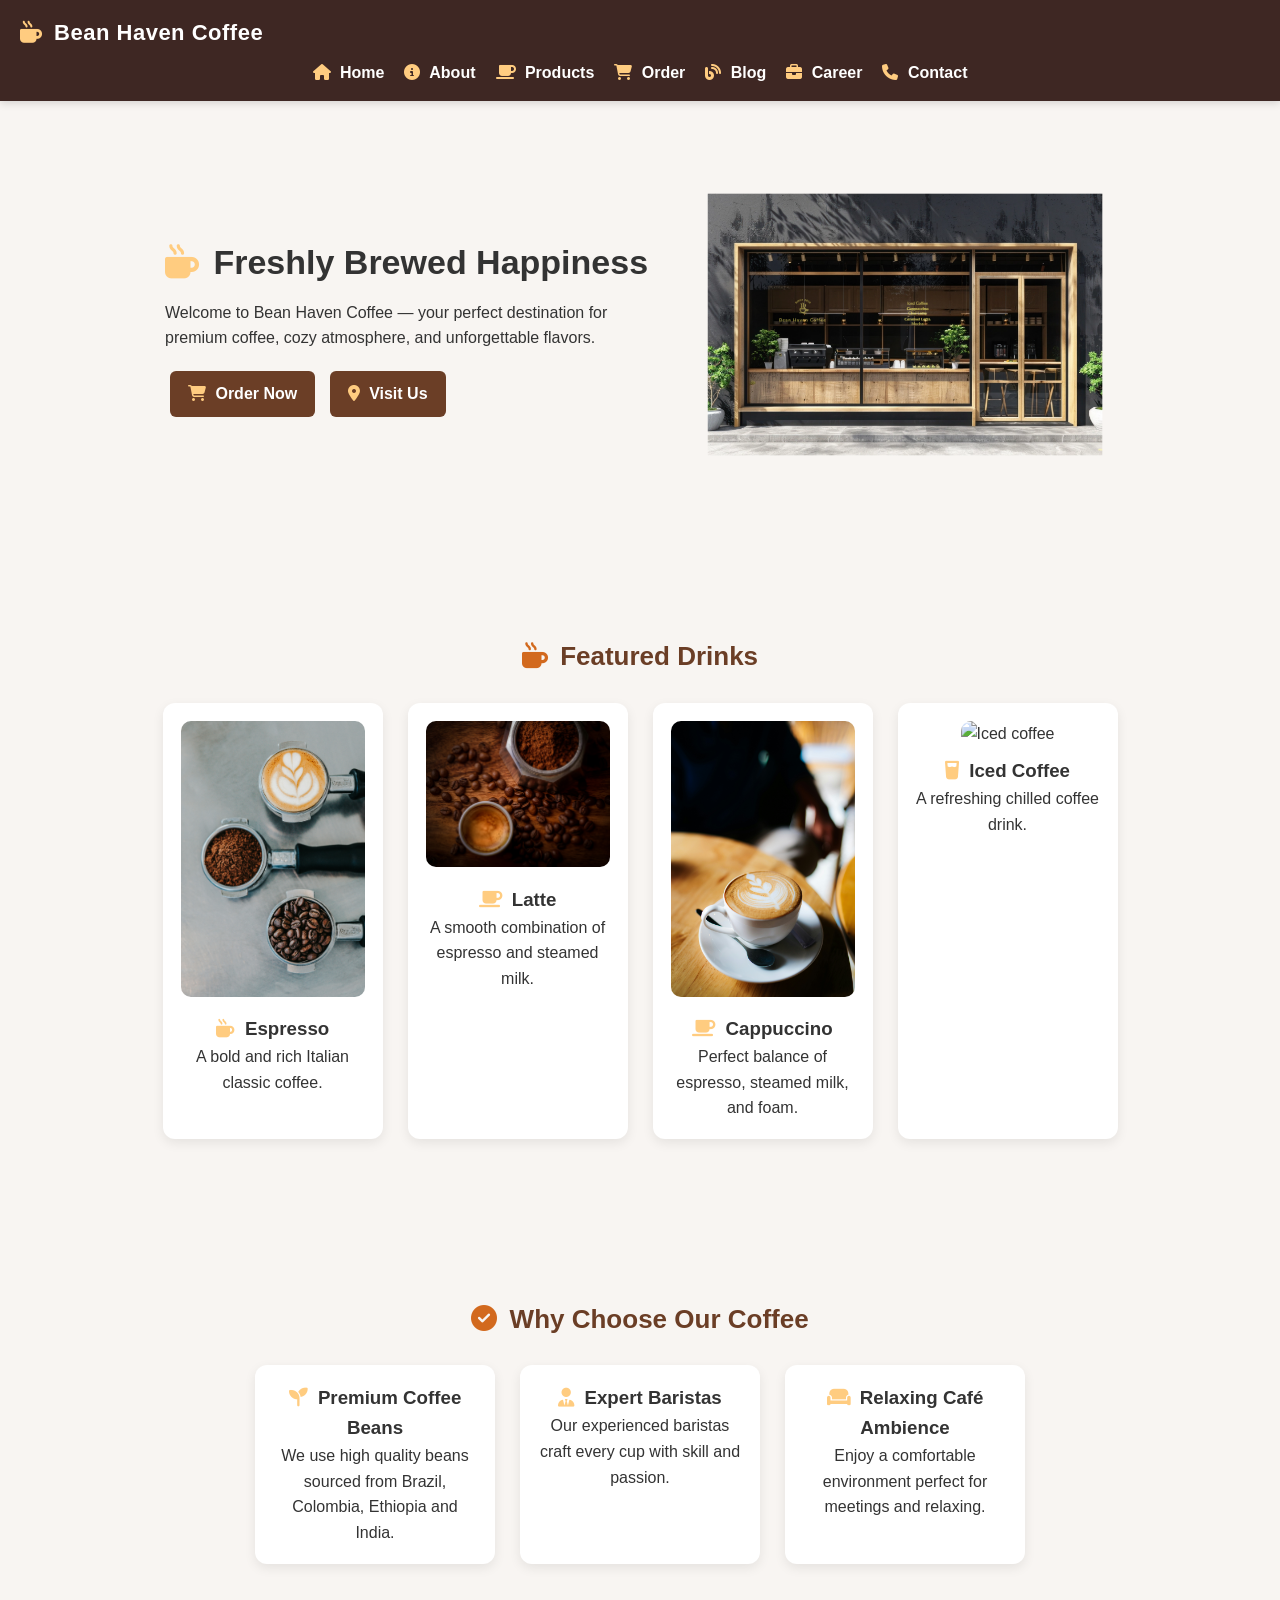
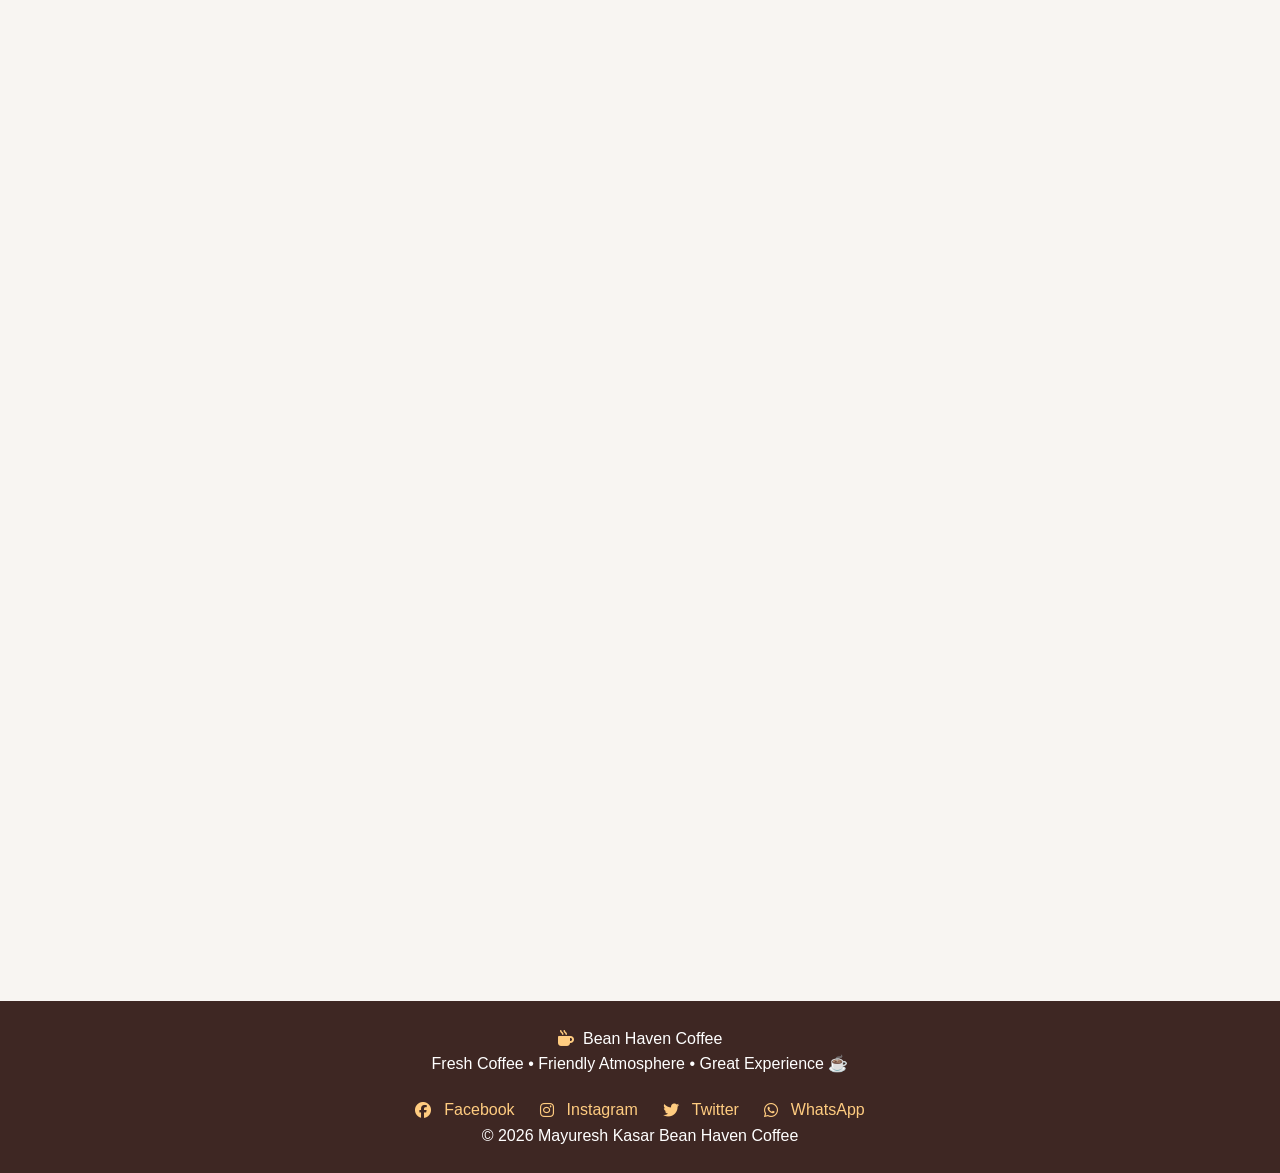
==== index.html @ d5871850 "Initial commit: Bean Haven Coffee website" ====
<!DOCTYPE html>

<html lang="en">

<head>


    <meta charset="UTF-8">

    <meta name="viewport" content="width=device-width, initial-scale=1.0">

    <title>Bean Haven Coffee | Freshly Brewed Happiness</title>

    <!-- Favicon -->
    <link rel="icon" href="image/logo.png">

    <!-- Font Awesome -->
    <link rel="stylesheet" href="https://cdnjs.cloudflare.com/ajax/libs/font-awesome/6.5.0/css/all.min.css">

    <!-- CSS -->
    <link rel="stylesheet" href="css/home.css">

</head>

<body>


    <!-- NAVBAR -->

    <header class="header">

        <div class="logo">

            <h1>
                <i class="fa-solid fa-mug-hot"></i>
                Bean Haven Coffee
            </h1>

        </div>

        <nav class="navbar">

            <ul class="nav-menu">

                <li>
                    <a class="nav-link" href="home.html">
                        <i class="fa-solid fa-house"></i> Home
                    </a>
                </li>

                <li>
                    <a class="nav-link" href="about.html">
                        <i class="fa-solid fa-circle-info"></i> About
                    </a>
                </li>

                <li>
                    <a class="nav-link" href="products.html">
                        <i class="fa-solid fa-mug-saucer"></i> Products
                    </a>
                </li>

                <li>
                    <a class="nav-link" href="order.html">
                        <i class="fa-solid fa-cart-shopping"></i> Order
                    </a>
                </li>

                <li>
                    <a class="nav-link" href="blog.html">
                        <i class="fa-solid fa-blog"></i> Blog
                    </a>
                </li>

                <li>
                    <a class="nav-link" href="career.html">
                        <i class="fa-solid fa-briefcase"></i> Career
                    </a>
                </li>

                <li>
                    <a class="nav-link" href="contact.html">
                        <i class="fa-solid fa-phone"></i> Contact
                    </a>
                </li>

            </ul>

        </nav>

    </header>

    <!-- HERO SECTION -->

    <section class="hero">

        <div class="container">

            <div class="hero-content">

                <h2>
                    <i class="fa-solid fa-mug-hot"></i>
                    Freshly Brewed Happiness
                </h2>

                <p>

                    Welcome to Bean Haven Coffee — your perfect
                    destination for premium coffee, cozy atmosphere,
                    and unforgettable flavors.

                </p>

                <div class="hero-buttons">

                    <a href="order.html" class="btn-order">

                        <i class="fa-solid fa-cart-shopping"></i>
                        Order Now

                    </a>

                    <a href="contact.html" class="btn-visit">

                        <i class="fa-solid fa-location-dot"></i>
                        Visit Us

                    </a>

                </div>

            </div>

            <div class="hero-image">

                <img src="image/BackGround.png" alt="Coffee background" loading="lazy">

            </div>

        </div>

    </section>

    <!-- FEATURED DRINKS -->

    <section class="featured-drinks">

        <div class="container">

            <h2 class="section-title">
                <i class="fa-solid fa-mug-hot"></i>
                Featured Drinks
            </h2>
            <div class="drink-container">

                <div class="drink-card">

                    <img src="image/Espresso.jfif" alt="Espresso coffee" loading="lazy">

                    <h3>
                        <i class="fa-solid fa-mug-hot"></i>
                        Espresso
                    </h3>

                    <p>
                        A bold and rich Italian classic coffee.
                    </p>

                </div>

                <div class="drink-card">

                    <img src="image/Latte.jfif" alt="Latte coffee" loading="lazy">

                    <h3>
                        <i class="fa-solid fa-mug-saucer"></i>
                        Latte
                    </h3>

                    <p>
                        A smooth combination of espresso
                        and steamed milk.
                    </p>

                </div>

                <div class="drink-card">

                    <img src="image/Cappuccino.jfif" alt="Cappuccino coffee" loading="lazy">

                    <h3>
                        <i class="fa-solid fa-coffee"></i>
                        Cappuccino
                    </h3>

                    <p>
                        Perfect balance of espresso,
                        steamed milk, and foam.
                    </p>

                </div>

                <div class="drink-card">

                    <img src="image/Iced Coffee.jfif" alt="Iced coffee" loading="lazy">

                    <h3>
                        <i class="fa-solid fa-glass-water"></i>
                        Iced Coffee
                    </h3>

                    <p>
                        A refreshing chilled coffee drink.
                    </p>

                </div>

            </div>

        </div>

    </section>

    <!-- WHY CHOOSE US -->

    <section class="why-choose-us">

        <div class="container">

            <h2 class="section-title">
                <i class="fa-solid fa-circle-check"></i>
                Why Choose Our Coffee
            </h2>
            <div class="features">

                <div class="feature-box">

                    <h3>
                        <i class="fa-solid fa-seedling"></i>
                        Premium Coffee Beans
                    </h3>
                    <p>
                        We use high quality beans sourced
                        from Brazil, Colombia, Ethiopia
                        and India.
                    </p>

                </div>

                <div class="feature-box">

                    <h3>
                        <i class="fa-solid fa-user-tie"></i>
                        Expert Baristas
                    </h3>
                    <p>
                        Our experienced baristas craft
                        every cup with skill and passion.
                    </p>

                </div>

                <div class="feature-box">
                    <h3>
                        <i class="fa-solid fa-couch"></i>
                        Relaxing Café Ambience
                    </h3>
                    <p>
                        Enjoy a comfortable environment
                        perfect for meetings and relaxing.
                    </p>

                </div>

            </div>

        </div>

    </section>

    <!-- CUSTOMER REVIEWS -->

    <section class="reviews">

        <div class="container">

            <h2 class="section-title">
                <i class="fa-solid fa-star"></i>
                Customer Reviews
            </h2>
            <div class="review-box">
                <p>"Amazing coffee and relaxing atmosphere!"</p>
                <span>— Pranav Hinge</span>
            </div>

            <div class="review-box">
                <p>"Best latte I’ve ever had. Highly recommended!"</p>
                <span>— Omkar Kadam</span>
            </div>

            <div class="review-box">
                <p>"Great place for meetings and study sessions."</p>
                <span>— Pranav Kadam</span>
            </div>

        </div>

    </section>

    <!-- NEWSLETTER -->

    <section class="newsletter">

        <div class="container">

            <h2 class="section-title">
                <i class="fa-solid fa-envelope"></i>
                Subscribe for Coffee Offers
            </h2>
            <p>

                Subscribe to our newsletter and receive
                special offers, coffee tips and updates.

            </p>

            <form class="subscribe-form" action="#" method="POST">

                <input type="email" placeholder="Enter your email" required>

                <button class="btn-subscribe" type="submit">

                    <i class="fa-solid fa-paper-plane"></i>
                    Subscribe

                </button>

            </form>

        </div>

    </section>

    <!-- FOOTER -->

    <footer class="footer">

        <p>
            <i class="fa-solid fa-mug-hot"></i>
            Bean Haven Coffee
        </p>

        <p>
            Fresh Coffee • Friendly Atmosphere • Great Experience ☕
        </p>

        <div class="social-icons">

            <a href="#" class="social-link">
                <i class="fa-brands fa-facebook"></i>
                <span>Facebook</span>
            </a>

            <a href="#" class="social-link">
                <i class="fa-brands fa-instagram"></i>
                <span>Instagram</span>
            </a>

            <a href="#" class="social-link">
                <i class="fa-brands fa-twitter"></i>
                <span>Twitter</span>
            </a>

            <a href="#" class="social-link">
                <i class="fa-brands fa-whatsapp"></i>
                <span>WhatsApp</span>
            </a>

        </div>

        <p>
            © 2026 Mayuresh Kasar Bean Haven Coffee
        </p>

    </footer>


</body>

<script src="js/home.js"></script>

</html>
---- css/home.css ----
/* =========================================
   RESET
========================================= */

*,
*::before,
*::after {
    margin: 0;
    padding: 0;
    box-sizing: border-box;
}

/* =========================================
   BODY
========================================= */

body {
    font-family: Arial, Helvetica, sans-serif;
    background: #f8f5f2;
    color: #333;
    line-height: 1.6;
}

/* =========================================
   CONTAINER
========================================= */

.container {
    max-width: 1100px;
    margin: auto;
    padding: 20px;
}

/* =========================================
   HEADER / NAVBAR
========================================= */

.header {
    background: #3e2723;
    color: white;
    padding: 15px 20px;

    position: sticky;
    top: 0;
    z-index: 1000;

    box-shadow: 0 2px 8px rgba(0, 0, 0, 0.15);
}

.logo h1 {
    font-size: 22px;
    letter-spacing: 0.5px;
}

.navbar {
    margin-top: 10px;
}

.nav-menu {
    list-style: none;

    display: flex;
    justify-content: center;
    flex-wrap: wrap;

    gap: 20px;
}

.nav-link {
    text-decoration: none;
    color: white;
    font-weight: bold;

    position: relative;

    transition: 0.3s ease;
}

.nav-link::after {
    content: "";

    position: absolute;
    left: 0;
    bottom: -5px;

    width: 0%;
    height: 2px;

    background: #ffcc80;

    transition: 0.3s ease;
}

.nav-link:hover::after {
    width: 100%;
}

.nav-link:hover {
    color: #ffcc80;
}

/* =========================================
   HERO SECTION
========================================= */

.hero {
    padding: 60px 20px;
}

.hero .container {
    display: flex;
    align-items: center;
    justify-content: center;
    gap: 30px;
    flex-wrap: wrap;
}

.hero-content {
    max-width: 500px;
}

.hero-content h2 {
    font-size: 34px;
    margin-bottom: 10px;
}

.hero-content p {
    margin-bottom: 15px;
}

/* Hero image */

.hero-image img {
    width: 100%;
    max-width: 420px;

    border-radius: 12px;

    transition: transform 0.3s ease,
        box-shadow 0.3s ease;
}

.hero-image img:hover {
    transform: scale(1.05);

    box-shadow: 0 8px 18px rgba(0, 0, 0, 0.15);
}

/* =========================================
   BUTTONS
========================================= */

.hero-buttons {
    margin-top: 10px;
}

.btn-order,
.btn-visit,
.btn-subscribe {

    display: inline-block;

    padding: 10px 18px;

    margin: 5px;

    background: #6b3e26;
    color: white;

    text-decoration: none;

    border-radius: 6px;

    font-weight: bold;

    transition: 0.3s ease;
}

.btn-order:hover,
.btn-visit:hover,
.btn-subscribe:hover {

    background: #d2691e;

    transform: translateY(-3px);
}

/* =========================================
   SECTION TITLE
========================================= */

.section-title {
    text-align: center;

    color: #6b3e26;

    margin-bottom: 25px;

    font-size: 26px;
}

/* =========================================
   CARD COMMON STYLE
========================================= */

.drink-card,
.feature-box,
.review-box {

    background: white;

    padding: 18px;

    border-radius: 12px;

    box-shadow: 0 4px 12px rgba(0, 0, 0, 0.08);

    transition: transform 0.3s ease,
        box-shadow 0.3s ease;
}

.drink-card:hover,
.feature-box:hover,
.review-box:hover {

    transform: translateY(-6px);

    box-shadow: 0 10px 20px rgba(0, 0, 0, 0.15);
}

/* =========================================
   FEATURED DRINKS
========================================= */

.featured-drinks {
    padding: 60px 20px;
}

.drink-container {
    display: flex;
    justify-content: center;
    gap: 25px;
    flex-wrap: wrap;
}

.drink-card {
    width: 220px;
    text-align: center;
}

.drink-card img {
    width: 100%;

    border-radius: 10px;

    margin-bottom: 10px;

    transition: transform 0.3s ease;
}

.drink-card:hover img {
    transform: scale(1.05);
}

/* =========================================
   WHY CHOOSE US
========================================= */

.why-choose-us {
    padding: 60px 20px;
    text-align: center;
}

.features {
    display: flex;
    justify-content: center;
    gap: 25px;
    flex-wrap: wrap;
}

.feature-box {
    width: 240px;
}

/* =========================================
   REVIEWS
========================================= */

.reviews {
    padding: 60px 20px;
    text-align: center;
}

.review-box {
    margin: 12px auto;
    width: 320px;
}

/* =========================================
   NEWSLETTER
========================================= */

.newsletter {
    padding: 60px 20px;
    text-align: center;
}

.subscribe-form {
    margin-top: 15px;
}

.subscribe-form input {

    padding: 10px;

    width: 100%;
    max-width: 260px;

    border-radius: 6px;

    border: 1px solid #ccc;

    transition: 0.3s ease;
}

.subscribe-form input:focus {

    outline: none;

    border-color: #6b3e26;

    box-shadow: 0 0 6px rgba(107, 62, 38, 0.2);
}

/* =========================================
   FOOTER
========================================= */

.footer {
    background: #3e2723;
    color: white;

    text-align: center;

    padding: 25px;

    margin-top: 40px;
}

/* =========================================
   SOCIAL ICONS
========================================= */

.social-icons {
    margin-top: 20px;

    display: flex;
    justify-content: center;
    flex-wrap: wrap;

    gap: 25px;
}

.social-link {
    display: flex;
    align-items: center;

    gap: 8px;

    text-decoration: none;

    color: #ffcc80;

    font-size: 16px;
    font-weight: 500;

    transition: 0.3s ease;
}

.social-link:hover {
    transform: translateY(-3px);
    color: white;
}

/* =========================================
   ICON STYLE
========================================= */

i {
    margin-right: 5px;
    color: #ffcc80;
}

.section-title i {
    color: #d2691e;
}

/* =========================================
   ACCESSIBILITY
========================================= */

input:focus,
button:focus,
a:focus {
    outline: 2px solid #ffcc80;
}

/* =========================================
   SMOOTH SCROLL
========================================= */

html {
    scroll-behavior: smooth;
}

/* =========================================
   RESPONSIVE DESIGN
========================================= */

@media (max-width: 768px) {

    .nav-menu {
        flex-direction: column;
        gap: 12px;
    }

    .hero-content h2 {
        font-size: 26px;
    }

    .review-box {
        width: 90%;
    }

}

@media (max-width: 480px) {

    .hero-content h2 {
        font-size: 22px;
    }

    .section-title {
        font-size: 20px;
    }

}
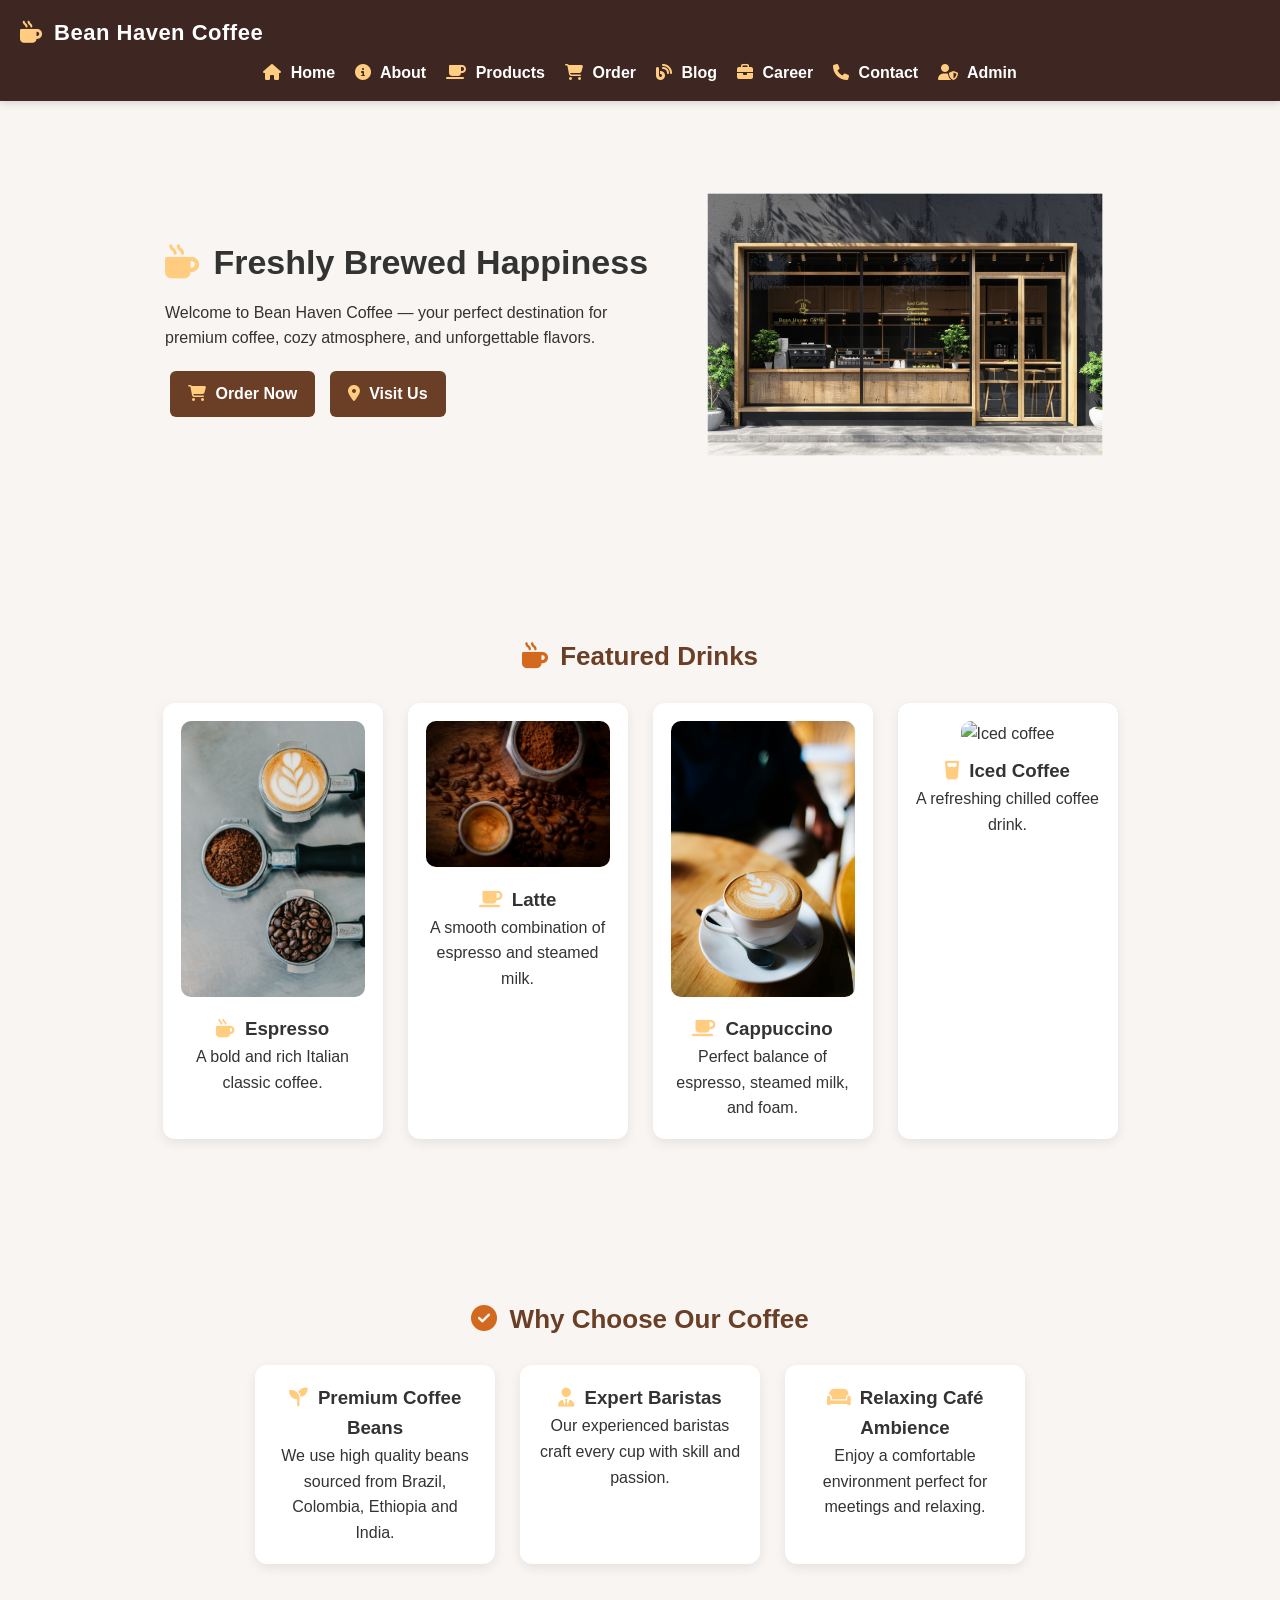
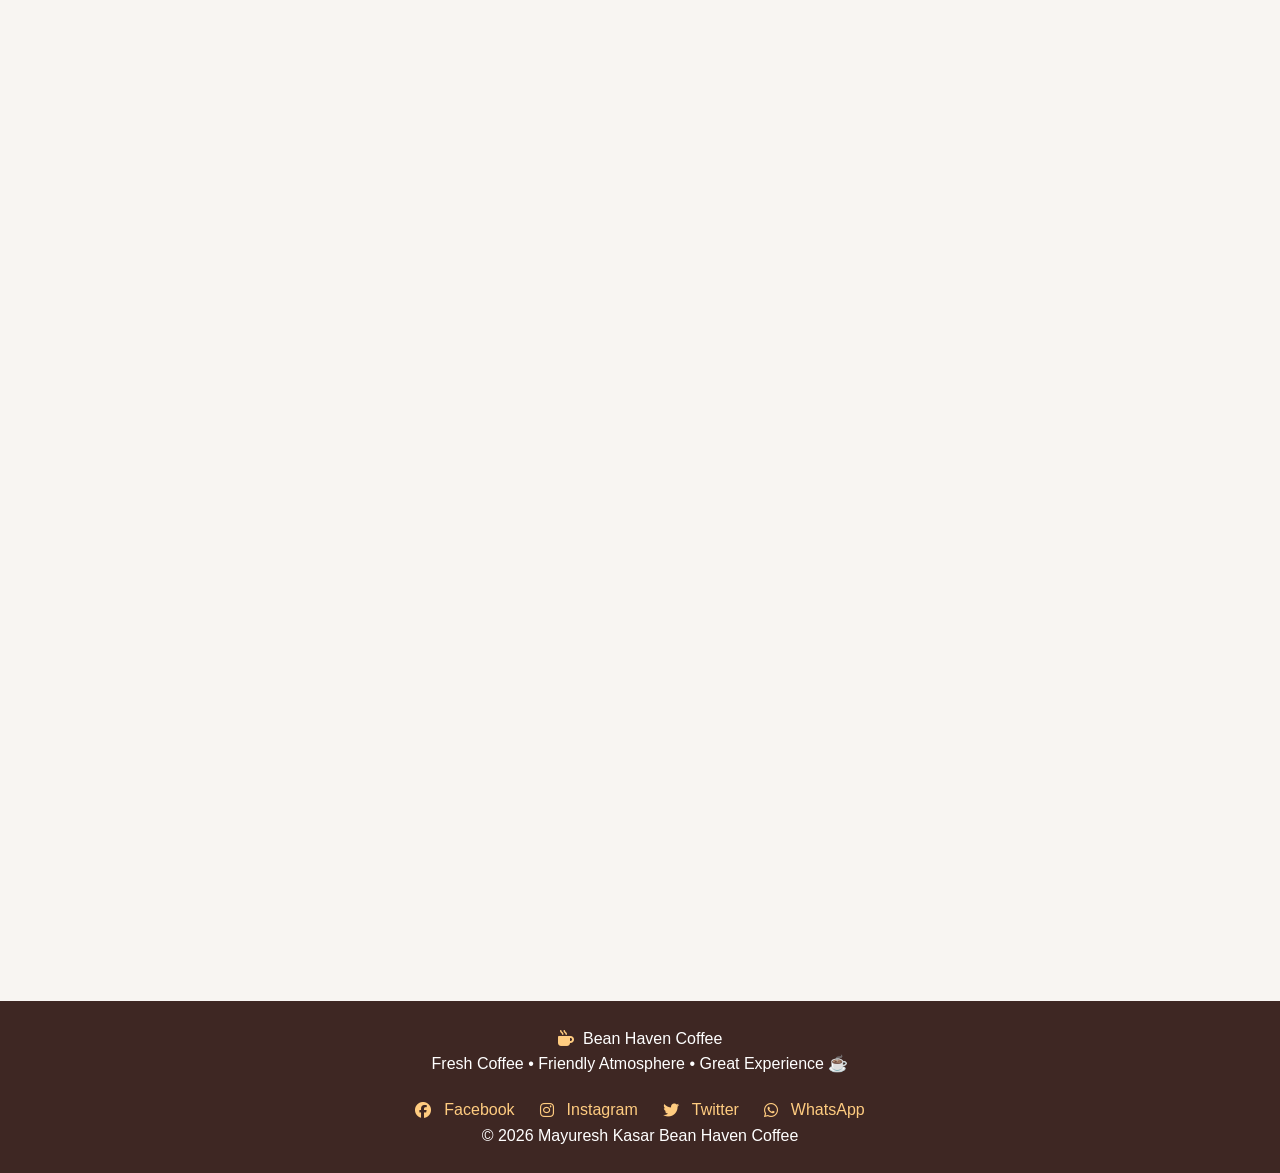
==== commit 6dd005da: "Add admin dashboard with login authentication and product management" ====
--- a/index.html
+++ b/index.html
@@ -43,7 +43,7 @@
             <ul class="nav-menu">
 
                 <li>
-                    <a class="nav-link" href="home.html">
+                    <a class="nav-link" href="index.html">
                         <i class="fa-solid fa-house"></i> Home
                     </a>
                 </li>
@@ -81,6 +81,12 @@
                 <li>
                     <a class="nav-link" href="contact.html">
                         <i class="fa-solid fa-phone"></i> Contact
+                    </a>
+                </li>
+                <li>
+                    <a class="nav-link" href="admin-login.html">
+                        <i class="fa-solid fa-user-shield"></i>
+                        Admin
                     </a>
                 </li>
 
@@ -385,6 +391,7 @@
     </footer>
 
 
+
 </body>
 
 <script src="js/home.js"></script>
--- a/css/home.css
+++ b/css/home.css
@@ -1,6 +1,4 @@
-/* =========================================
-   RESET
-========================================= */
+
 
 *,
 *::before,
@@ -10,9 +8,9 @@
     box-sizing: border-box;
 }
 
-/* =========================================
+/* 
    BODY
-========================================= */
+ */
 
 body {
     font-family: Arial, Helvetica, sans-serif;
@@ -21,9 +19,9 @@
     line-height: 1.6;
 }
 
-/* =========================================
+/* 
    CONTAINER
-========================================= */
+ */
 
 .container {
     max-width: 1100px;
@@ -31,9 +29,9 @@
     padding: 20px;
 }
 
-/* =========================================
+/* 
    HEADER / NAVBAR
-========================================= */
+ */
 
 .header {
     background: #3e2723;
@@ -99,9 +97,9 @@
     color: #ffcc80;
 }
 
-/* =========================================
+/* 
    HERO SECTION
-========================================= */
+ */
 
 .hero {
     padding: 60px 20px;
@@ -146,9 +144,9 @@
     box-shadow: 0 8px 18px rgba(0, 0, 0, 0.15);
 }
 
-/* =========================================
+/* 
    BUTTONS
-========================================= */
+ */
 
 .hero-buttons {
     margin-top: 10px;
@@ -185,9 +183,9 @@
     transform: translateY(-3px);
 }
 
-/* =========================================
+/* 
    SECTION TITLE
-========================================= */
+ */
 
 .section-title {
     text-align: center;
@@ -199,9 +197,9 @@
     font-size: 26px;
 }
 
-/* =========================================
+/* 
    CARD COMMON STYLE
-========================================= */
+ */
 
 .drink-card,
 .feature-box,
@@ -228,9 +226,9 @@
     box-shadow: 0 10px 20px rgba(0, 0, 0, 0.15);
 }
 
-/* =========================================
+/* 
    FEATURED DRINKS
-========================================= */
+ */
 
 .featured-drinks {
     padding: 60px 20px;
@@ -262,9 +260,9 @@
     transform: scale(1.05);
 }
 
-/* =========================================
+/* 
    WHY CHOOSE US
-========================================= */
+ */
 
 .why-choose-us {
     padding: 60px 20px;
@@ -282,9 +280,9 @@
     width: 240px;
 }
 
-/* =========================================
+/* 
    REVIEWS
-========================================= */
+ */
 
 .reviews {
     padding: 60px 20px;
@@ -296,9 +294,9 @@
     width: 320px;
 }
 
-/* =========================================
+/* 
    NEWSLETTER
-========================================= */
+ */
 
 .newsletter {
     padding: 60px 20px;
@@ -332,9 +330,9 @@
     box-shadow: 0 0 6px rgba(107, 62, 38, 0.2);
 }
 
-/* =========================================
+/* 
    FOOTER
-========================================= */
+ */
 
 .footer {
     background: #3e2723;
@@ -347,9 +345,9 @@
     margin-top: 40px;
 }
 
-/* =========================================
+/* 
    SOCIAL ICONS
-========================================= */
+ */
 
 .social-icons {
     margin-top: 20px;
@@ -382,9 +380,9 @@
     color: white;
 }
 
-/* =========================================
+/* 
    ICON STYLE
-========================================= */
+ */
 
 i {
     margin-right: 5px;
@@ -395,9 +393,9 @@
     color: #d2691e;
 }
 
-/* =========================================
+/* 
    ACCESSIBILITY
-========================================= */
+ */
 
 input:focus,
 button:focus,
@@ -405,17 +403,17 @@
     outline: 2px solid #ffcc80;
 }
 
-/* =========================================
+/* 
    SMOOTH SCROLL
-========================================= */
+ */
 
 html {
     scroll-behavior: smooth;
 }
 
-/* =========================================
+/* 
    RESPONSIVE DESIGN
-========================================= */
+ */
 
 @media (max-width: 768px) {
 
